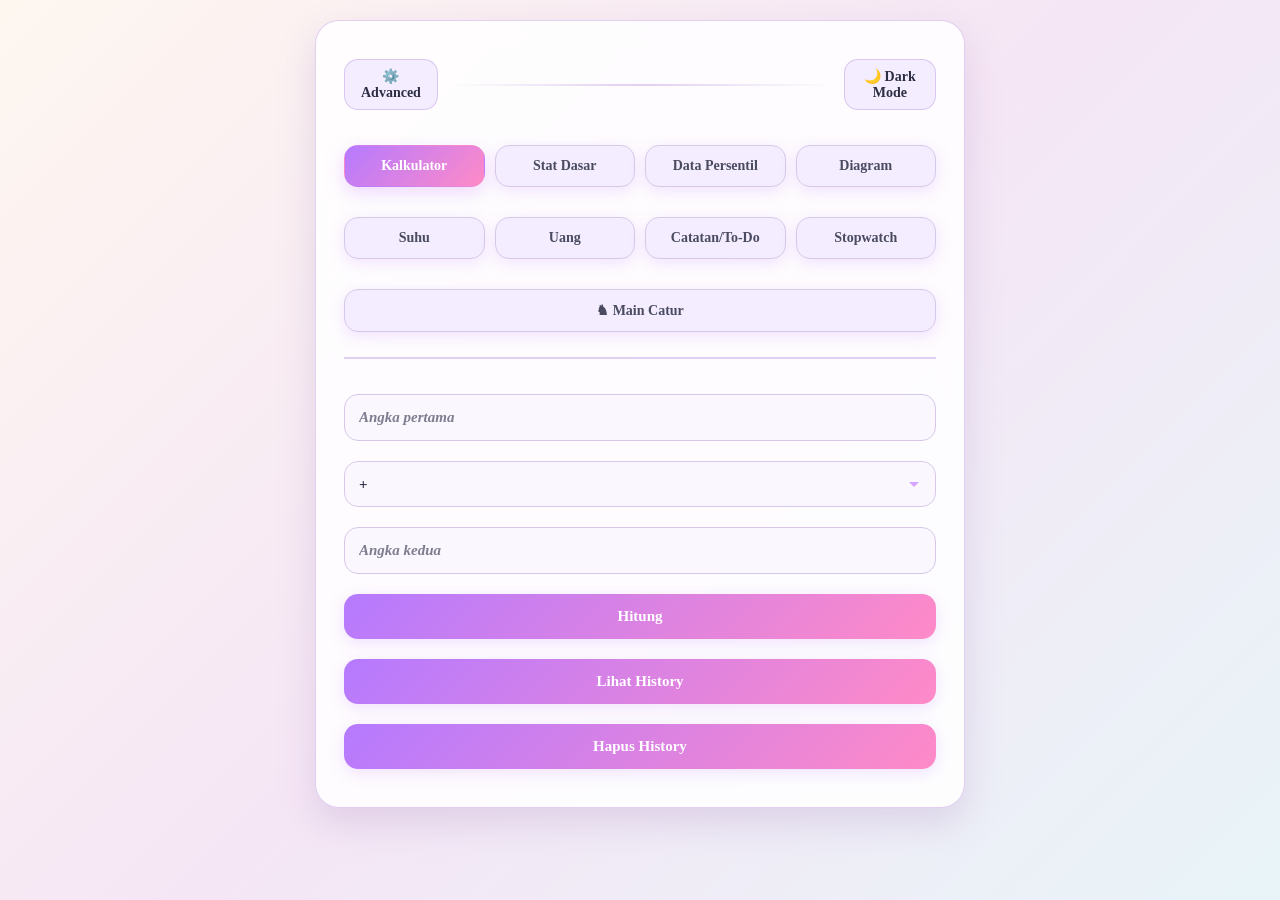
==== index.html @ e5b5f6a2 "Add files via upload" ====
<!DOCTYPE html>
<html lang="id">
<head>
<meta charset="UTF-8">
<title>Multi Tool</title>
<link rel="stylesheet" href="style.css">
</head>
<body>
<div class="app">
  <div class="theme-toggle">
    <div class="left-btns">
      <button onclick="window.location.href='advanced.html'">⚙️ Advanced</button>
    </div>
    <div class="tab-separator"></div>
    <button onclick="toggleTheme()" id="themeBtn">🌙 Dark Mode</button>
  </div>

  <div class="tabs">
    <button class="tab active" onclick="switchTab('kalkulator', event)">Kalkulator</button>
    <button class="tab" onclick="switchTab('statistikDasar', event)">Stat Dasar</button>
    <button class="tab" onclick="switchTab('statistikLanjut', event)">Data Persentil</button>
    <button class="tab" onclick="switchTab('diagram', event)">Diagram</button>


    <button class="tab" onclick="switchTab('suhu', event)">Suhu</button>
    <button class="tab" onclick="switchTab('uang', event)">Uang</button>
    <button class="tab" onclick="switchTab('catatanTodo', event)">Catatan/To-Do</button>
    <button class="tab" onclick="switchTab('stopwatch', event)">Stopwatch</button>
      <button class="tab game-tab" onclick="window.location.href='catur.html'">♞ Main Catur</button>
  </div>

  <!-- KALKULATOR -->
  <div id="kalkulator" class="tab-content active">
    <input type="text" id="angka1" placeholder="Angka pertama">
    <select id="operator">
      <option value="+">+</option>
      <option value="-">-</option>
      <option value="*">×</option>
      <option value="/">÷</option>
      <option value="**">Pangkat</option>
      <option value="sqrt">Akar</option>
      <option value="lingkaran">Lingkaran</option>
      <option value="kubus">Kubus</option>
    </select>
    <input type="text" id="angka2" placeholder="Angka kedua">
    <button onclick="hitung()">Hitung</button>
    <div id="hasil" class="hasil" style="display:none;"></div>
    <button onclick="tampilHistory()">Lihat History</button>
    <button onclick="clearHistory()">Hapus History</button>
    <div id="history" class="hasil" style="display:none;"></div>
  </div>

  <!-- STATISTIK DASAR -->
  <div id="statistikDasar" class="tab-content">
    <input type="text" id="dataDasar" placeholder="Data: 1,2,3,4,5">
    <input type="text" id="labelDasar" placeholder="Label opsional: A,B,C,D,E">
    <button onclick="hitungStatistikDasar()">Hitung</button>
    <div id="hasilStatistikDasar" class="hasil" style="display:none;"></div>
  </div>

  <!-- STATISTIK LANJUT -->
  <div id="statistikLanjut" class="tab-content">
    <input type="text" id="dataStatistik" placeholder="Data: 1,2,3,4,5,6,7,8">
    <input type="text" id="persentilInput" placeholder="Persentil opsional: 10,90">
    <button onclick="hitungStatistikLanjut()">Hitung</button>
    <div id="hasilStatistikLanjut" class="hasil" style="display:none;"></div>
    <div id="langkahStatistik" class="hasil" style="display:none; margin-top:15px;"></div>
  </div>

  <!-- DIAGRAM -->
  <div id="diagram" class="tab-content">
    <input type="text" id="judulDiagram" placeholder="Judul Diagram">
    <input type="text" id="labelData" placeholder="Label: Apel,Jeruk,Mangga">
    <input type="text" id="nilaiData" placeholder="Nilai: 10,15,8">
    <select id="tipeDiagram">
      <option value="bar">Bar Chart</option>
      <option value="pie">Pie Chart</option>
    </select>
    <select id="paletWarna">
      <option value="catppuccin">Catppuccin</option>
      <option value="pastel">Pastel</option>
      <option value="neon">Neon</option>
      <option value="monokrom">Monokrom</option>
      <option value="cyberpunk">Cyberpunk</option>
      <option value="toxico">Toxico</option>
      <option value="sunset">Sunset</option>
      <option value="galaxy">Galaxy</option>
      <option value="candy">Candy</option>
    </select>
    <select id="bgDiagram">
      <option value="gelap">Background Gelap</option>
      <option value="terang">Background Terang</option>
    </select>
    <button onclick="gambarDiagram()">Gambar Diagram</button>
    <div id="chartContainer">
      <canvas id="canvasDiagram" width="380" height="220"></canvas>
    </div>
    <button onclick="exportPNG()">Export PNG</button>
    <button onclick="exportJPG()">Export JPG</button>
  </div>

  <!-- SUHU -->
  <div id="suhu" class="tab-content">
    <input type="text" id="suhuInput" placeholder="Masukkan suhu">
    <select id="suhuFrom">
      <option value="C">Celcius</option>
      <option value="F">Fahrenheit</option>
      <option value="K">Kelvin</option>
    </select>
    <select id="suhuTo">
      <option value="F">Fahrenheit</option>
      <option value="C">Celcius</option>
      <option value="K">Kelvin</option>
    </select>
    <button onclick="konversiSuhu()">Konversi</button>
    <div id="hasilSuhu" class="hasil" style="display:none;"></div>
  </div>

  <!-- UANG -->
  <div id="uang" class="tab-content">
    <input type="text" id="uangInput" placeholder="Jumlah uang">
    <select id="uangFrom">
      <option value="IDR">IDR</option>
      <option value="USD">USD</option>
      <option value="EUR">EUR</option>
      <option value="JPY">JPY</option>
      <option value="SGD">SGD</option>
    </select>
    <select id="uangTo">
      <option value="USD">USD</option>
      <option value="IDR">IDR</option>
      <option value="EUR">EUR</option>
      <option value="JPY">JPY</option>
      <option value="SGD">SGD</option>
    </select>
    <button onclick="konversiUang()">Konversi</button>
    <div id="hasilUang" class="hasil" style="display:none;"></div>
  </div>

  <!-- CATATAN + TO-DO GABUNG -->
  <div id="catatanTodo" class="tab-content">
    <input type="text" id="taskInput" placeholder="Tambah tugas/catatan...">
    <button onclick="addTask()">Tambah</button>
    <ul id="taskList"></ul>

    <hr style="margin:20px 0; border:0; border-top:1px solid #333;">

    <h4>📝 Catatan Panjang</h4>
    <textarea id="noteArea" rows="6" placeholder="Tulis catatan panjang di sini..."></textarea>
    <button onclick="clearNote()">Hapus Catatan</button>
  </div>

  <!-- STOPWATCH -->
  <div id="stopwatch" class="tab-content">
    <div class="stopwatch-display" id="stopwatchDisplay">00:00:00.000</div>
    <div class="stopwatch-controls">
      <button onclick="startStopwatch()">Mulai</button>
      <button onclick="pauseStopwatch()">Jeda</button>
      <button onclick="resetStopwatch()">Reset</button>
      <button onclick="lapStopwatch()">Lap</button>
    </div>
    <div id="lapList"></div>
  </div>

  <!-- SEARCH -->
  <div id="search" class="tab-content">
    <input type="text" id="searchInput" placeholder="Ketik kata kunci..." oninput="doSearch()">
    <div id="searchResults" class="hasil" style="display:none;"></div>
  </div>
</div>
<script src="script.js"></script>
</body>
</html>
---- style.css ----
* {
    box-sizing: border-box;
}

:root {
    --bg-gradient: linear-gradient(135deg, #fef7f0 0%, #f5e6f5 50%, #e8f4f8 100%);
    --card-bg: rgba(255, 255, 255, 0.85);
    --text-color: #2d2d44;
    --text-secondary: #4a4a60;
    --accent-1: #b57aff;
    --accent-2: #ff8ac7;
    --input-bg: #faf7ff;
    --input-border: #d8c8e8;
    --tab-bg: #f3edff;
    --tab-hover: #e8ddff;
    --hasil-bg: #fcf8ff;
    --shadow: rgba(180, 150, 200, 0.3);
    --border-color: rgba(180, 140, 220, 0.4);
    --todo-bg: #f0e8ff;
    --todo-hover: #e8ddff;
    --todo-delete: #ff6b9d;
    --todo-delete-hover: #ff4d87;
}

[data-theme="dark"] {
    --bg-gradient: linear-gradient(135deg, #1a1a2e 0%, #16213e 50%, #0f3460 100%);
    --card-bg: rgba(26, 26, 46, 0.85);
    --text-color: #f0f0ff;
    --text-secondary: #d0d0e8;
    --accent-1: #8aa8ff;
    --accent-2: #ff9fd3;
    --input-bg: rgba(50, 50, 75, 0.7);
    --input-border: rgba(140, 170, 255, 0.4);
    --tab-bg: rgba(60, 60, 85, 0.7);
    --tab-hover: rgba(80, 80, 105, 0.9);
    --hasil-bg: rgba(25, 25, 45, 0.9);
    --shadow: rgba(0, 0, 0, 0.6);
    --border-color: rgba(140, 170, 255, 0.5);
    --todo-bg: rgba(50, 50, 75, 0.6);
    --todo-hover: rgba(70, 70, 95, 0.8);
    --todo-delete: #ff7a9e;
    --todo-delete-hover: #ff5a8a;
}

body {
    font-family: 'Times New Roman', serif;
    font-size: 16px;
    font-weight: 600;
    background: var(--bg-gradient);
    color: var(--text-color);
    padding: 20px;
    margin: 0;
    min-height: 100vh;
    display: flex;
    justify-content: center;
    align-items: flex-start;
    transition: all 0.4s ease;
}

.app {
    width: 100%;
    max-width: 650px;
    background: var(--card-bg);
    backdrop-filter: blur(12px);
    border-radius: 24px;
    padding: 28px;
    box-shadow: 0 15px 35px var(--shadow);
    border: 1px solid var(--border-color);
    transition: all 0.4s ease;
}

.theme-toggle {
    display: flex;
    justify-content: center;
    margin-bottom: 15px;
}

.theme-toggle button {
    width: auto;
    padding: 8px 16px;
    font-size: 14px;
    background: var(--tab-bg);
    color: var(--text-color);
    border: 1px solid var(--border-color);
    box-shadow: none;
}

.theme-toggle button:hover {
    background: var(--tab-hover);
    transform: translateY(-1px);
}

.tabs {
    display: flex;
    flex-wrap: wrap;
    gap: 10px;
    margin-bottom: 25px;
    padding-bottom: 15px;
    border-bottom: 2px solid var(--border-color);
}

.tab {
    flex: 1 1 22%;
    padding: 12px 5px;
    background: var(--tab-bg);
    border: 1px solid var(--input-border);
    border-radius: 14px;
    color: var(--text-secondary);
    cursor: pointer;
    font-size: 14px;
    font-family: 'Times New Roman', serif;
    font-weight: 600;
    transition: all 0.3s ease;
    text-align: center;
}

.tab:hover {
    background: var(--tab-hover);
    transform: translateY(-2px);
}

.tab.active {
    background: linear-gradient(135deg, var(--accent-1) 0%, var(--accent-2) 100%);
    color: white;
    font-weight: bold;
    border-color: transparent;
    box-shadow: 0 6px 18px rgba(212, 165, 255, 0.4);
}

.tab-separator {
    width: 100%;
    height: 2px;
    background: linear-gradient(90deg, transparent, var(--border-color), transparent);
    margin: 10px 0;
}

.tab-content {
    display: none;
    animation: fadeIn 0.4s ease;
}

.tab-content.active {
    display: block;
}

@keyframes fadeIn {
    from {
        opacity: 0;
        transform: translateY(10px);
    }
    to {
        opacity: 1;
        transform: translateY(0);
    }
}

input, select, button, textarea {
    width: 100%;
    padding: 14px;
    margin: 10px 0;
    border: 1px solid var(--input-border);
    border-radius: 14px;
    background: var(--input-bg);
    color: var(--text-color);
    font-size: 15px;
    font-family: 'Times New Roman', serif;
    font-weight: 600;
    transition: all 0.3s ease;
}

input:focus, select:focus, textarea:focus {
    outline: none;
    border-color: var(--accent-1);
    box-shadow: 0 0 0 3px rgba(212, 165, 255, 0.2);
}

button {
    background: linear-gradient(135deg, var(--accent-1) 0%, var(--accent-2) 100%);
    color: white;
    font-weight: bold;
    cursor: pointer;
    border: none;
    box-shadow: 0 4px 15px rgba(212, 165, 255, 0.3);
}

button:hover {
    transform: translateY(-2px);
    box-shadow: 0 6px 20px rgba(212, 165, 255, 0.45);
}

.hasil {
    margin-top: 15px;
    padding: 18px;
    background: var(--hasil-bg);
    border-radius: 14px;
    white-space: pre-wrap;
    font-family: 'Courier New', monospace;
    font-size: 15px;
    font-weight: 600;
    border-left: 4px solid var(--accent-1);
    box-shadow: inset 0 2px 8px rgba(0, 0, 0, 0.1);
}

.error {
    color: #ff7a9e;
    border-left-color: #ff7a9e;
}

.list-item {
    display: flex;
    justify-content: space-between;
    align-items: center;
    padding: 12px 15px;
    margin: 8px 0;
    background: var(--input-bg);
    border-radius: 12px;
    border: 1px solid var(--input-border);
    transition: all 0.2s ease;
}

.list-item:hover {
    transform: translateX(5px);
    box-shadow: 0 3px 10px rgba(212, 165, 255, 0.15);
}

canvas {
    max-width: 100%;
    border-radius: 16px;
    margin-top: 15px;
    box-shadow: 0 8px 20px var(--shadow);
    border: 2px solid var(--input-border);
}

::placeholder {
    color: var(--text-secondary);
    opacity: 0.7;
    font-style: italic;
}

select {
    appearance: none;
    background-image: url("data:image/svg+xml,%3Csvg xmlns='http://www.w3.org/2000/svg' width='12' height='12' viewBox='0 0 12 12'%3E%3Cpath fill='%23d4a5ff' d='M6 9L1 4h10z'/%3E%3C/svg%3E");
    background-repeat: no-repeat;
    background-position: right 15px center;
    padding-right: 40px;
}

/* Scrollbar */
::-webkit-scrollbar {
    width: 10px;
}

::-webkit-scrollbar-track {
    background: var(--input-bg);
    border-radius: 10px;
}

::-webkit-scrollbar-thumb {
    background: linear-gradient(180deg, var(--accent-1), var(--accent-2));
    border-radius: 10px;
}

#chartContainer {
    width: 100%;
    overflow-x: auto;
    overflow-y: auto;
    max-height: 600px;
    border: 1px solid var(--border-color);
    border-radius: 8px;
}

.stopwatch-display {
    font-size: 48px;
    text-align: center;
    font-family: 'Courier New', monospace;
    margin: 20px 0;
    font-weight: bold;
}

.stopwatch-controls {
    display: flex;
    gap: 10px;
}

.stopwatch-controls button {
    flex: 1;
}

mark {
    background: var(--accent-2);
    color: white;
    padding: 2px 4px;
    border-radius: 4px;
}

#searchResults {
    text-align: left;
    line-height: 1.6;
}

/* TO-DO + CATATAN GABUNG - SUPPORT DATA-THEME */
#taskList {
    list-style: none;
    padding: 0;
    margin-top: 12px;
}

#taskList li {
    display: flex;
    justify-content: space-between;
    align-items: center;
    padding: 12px 15px;
    margin: 8px 0;
    background: var(--todo-bg);
    border-radius: 12px;
    border: 1px solid var(--input-border);
    transition: all 0.2s ease;
}

#taskList li:hover {
    background: var(--todo-hover);
    transform: translateX(5px);
}

#taskList li.done span {
    text-decoration: line-through;
    opacity: 0.5;
}

#taskList li span {
    cursor: pointer;
    flex: 1;
    text-align: left;
    word-break: break-word;
    color: var(--text-color);
}

#taskList li button {
    background: var(--todo-delete);
    border: none;
    color: white;
    padding: 6px 12px;
    border-radius: 8px;
    cursor: pointer;
    font-size: 12px;
    margin-left: 10px;
    width: auto;
    box-shadow: none;
}

#taskList li button:hover {
    background: var(--todo-delete-hover);
    transform: scale(1.05);
}

#taskInput {
    width: calc(100% - 90px);
    display: inline-block;
    margin-right: 6px;
}

#catatanTodo button:last-of-type {
    margin-top: 10px;
}

#noteArea {
    width: 100%;
    margin-top: 12px;
    padding: 14px;
    border-radius: 14px;
    border: 1px solid var(--input-border);
    background: var(--input-bg);
    color: var(--text-color);
    resize: vertical;
    font-family: 'Times New Roman', serif;
    font-weight: 600;
    min-height: 120px;
}

#noteArea:focus {
    outline: none;
    border-color: var(--accent-1);
    box-shadow: 0 0 0 3px rgba(212, 165, 255, 0.2);
}

#catatanTodo hr {
    margin: 25px 0;
    border: 0;
    border-top: 2px solid var(--border-color);
}

#catatanTodo h4 {
    margin: 15px 0 10px 0;
    color: var(--accent-1);
    font-size: 18px;
}

@media (max-width: 600px) {
    .tab {
        flex: 1 1 45%;
    }
    .stopwatch-display {
        font-size: 36px;
    }
    #taskInput {
        width: 100%;
        margin-right: 0;
    }
}

#langkahStatistik h4 {
    margin-top: 0;
    color: var(--accent-1);
}
/* CHECKBOX TO-DO */
#taskList li input[type="checkbox"] {
    width: 20px;
    height: 20px;
    margin-right: 12px;
    cursor: pointer;
    accent-color: var(--accent-1);
    flex-shrink: 0;
}

#taskList li.done span {
    text-decoration: line-through;
    opacity: 0.5;
    color: var(--text-secondary);
}

#taskList li span {
    cursor: pointer;
    flex: 1;
    text-align: left;
    word-break: break-word;
    color: var(--text-color);
    user-select: none;
}
.theme-toggle {
    display: flex;
    justify-content: space-between;
    align-items: center;
    margin-bottom: 15px;
    gap: 10px;
}

.theme-toggle .left-btns {
    display: flex;
    gap: 10px;
}

.theme-toggle button {
    width: auto;
    padding: 8px 16px;
    font-size: 14px;
    background: var(--tab-bg);
    color: var(--text-color);
    border: 1px solid var(--border-color);
    border-radius: 14px;
    cursor: pointer;
    box-shadow: none;
    transition: all 0.2s ease;
    font-family: 'Times New Roman', serif;
    font-weight: 600;
}

.theme-toggle button:hover {
    background: var(--tab-hover);
    transform: translateY(-1px);
    border-color: var(--accent-1);
}
/* === MENU GRID + TOMBOL CATUR === */
.menu-grid {
  display: grid;
  grid-template-columns: repeat(auto-fit, minmax(200px, 1fr));
  gap: 15px;
  margin-top: 30px;
}

.menu-btn {
  display: block;
  padding: 20px;
  background: var(--bg-secondary, #fff);
  color: var(--text-primary, #333);
  text-decoration: none;
  border-radius: 12px;
  border: 2px solid var(--border-color, #ddd);
  font-weight: bold;
  font-size: 1.1rem;
  text-align: center;
  transition: 0.2s;
}

.menu-btn:hover {
  transform: translateY(-3px);
  border-color: var(--accent-color, #4CAF50);
  box-shadow: 0 4px 12px rgba(0,0,0,0.1);
}

/* Khusus tombol Catur biar beda warna */
.menu-btn[href="catur.html"] {
  background: linear-gradient(135deg, #4CAF50, #66bb6a);
  color: white;
  border-color: #4CAF50;
}

.menu-btn[href="catur.html"]:hover {
  background: linear-gradient(135deg, #45a049, #5cb85c);
  box-shadow: 0 6px 16px rgba(76, 175, 80, 0.4);
}
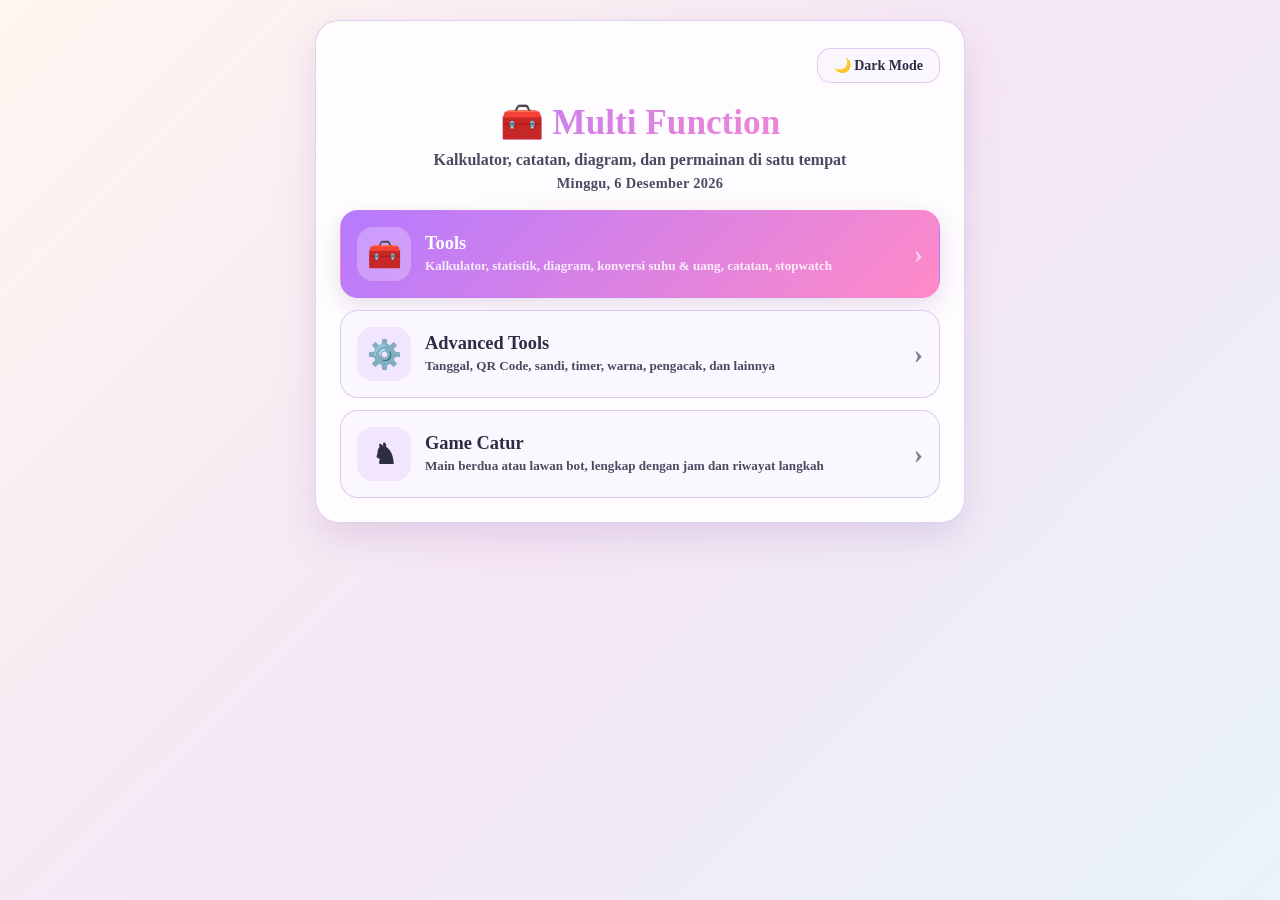
==== commit 0a6814aa: "Add files via upload" ====
--- a/index.html
+++ b/index.html
@@ -2,172 +2,265 @@
 <html lang="id">
 <head>
 <meta charset="UTF-8">
-<title>Multi Tool</title>
-<link rel="stylesheet" href="style.css">
+<meta name="viewport" content="width=device-width, initial-scale=1">
+<link rel="manifest" href="manifest.webmanifest">
+<meta name="theme-color" content="#b57aff">
+<link rel="icon" type="image/png" sizes="48x48" href="icons/favicon-48.png">
+<link rel="apple-touch-icon" href="icons/apple-touch-icon.png">
+<meta name="mobile-web-app-capable" content="yes">
+<meta name="apple-mobile-web-app-capable" content="yes">
+<meta name="apple-mobile-web-app-title" content="Multi Tool">
+<title>Multi Function</title>
+<link rel="stylesheet" href="style.css?v=5">
 </head>
 <body>
 <div class="app">
+
+  <!-- Bilah atas: tombol kembali (hanya di dalam Tools) dan tema -->
   <div class="theme-toggle">
-    <div class="left-btns">
-      <button onclick="window.location.href='advanced.html'">⚙️ Advanced</button>
-    </div>
-    <div class="tab-separator"></div>
+    <button id="backHome" class="hidden" onclick="keBeranda()">← Beranda</button>
+    <span class="spacer"></span>
     <button onclick="toggleTheme()" id="themeBtn">🌙 Dark Mode</button>
   </div>
 
-  <div class="tabs">
-    <button class="tab active" onclick="switchTab('kalkulator', event)">Kalkulator</button>
-    <button class="tab" onclick="switchTab('statistikDasar', event)">Stat Dasar</button>
-    <button class="tab" onclick="switchTab('statistikLanjut', event)">Data Persentil</button>
-    <button class="tab" onclick="switchTab('diagram', event)">Diagram</button>
-
-
-    <button class="tab" onclick="switchTab('suhu', event)">Suhu</button>
-    <button class="tab" onclick="switchTab('uang', event)">Uang</button>
-    <button class="tab" onclick="switchTab('catatanTodo', event)">Catatan/To-Do</button>
-    <button class="tab" onclick="switchTab('stopwatch', event)">Stopwatch</button>
-      <button class="tab game-tab" onclick="window.location.href='catur.html'">♞ Main Catur</button>
-  </div>
-
-  <!-- KALKULATOR -->
-  <div id="kalkulator" class="tab-content active">
-    <input type="text" id="angka1" placeholder="Angka pertama">
-    <select id="operator">
-      <option value="+">+</option>
-      <option value="-">-</option>
-      <option value="*">×</option>
-      <option value="/">÷</option>
-      <option value="**">Pangkat</option>
-      <option value="sqrt">Akar</option>
-      <option value="lingkaran">Lingkaran</option>
-      <option value="kubus">Kubus</option>
-    </select>
-    <input type="text" id="angka2" placeholder="Angka kedua">
-    <button onclick="hitung()">Hitung</button>
-    <div id="hasil" class="hasil" style="display:none;"></div>
-    <button onclick="tampilHistory()">Lihat History</button>
-    <button onclick="clearHistory()">Hapus History</button>
-    <div id="history" class="hasil" style="display:none;"></div>
-  </div>
-
-  <!-- STATISTIK DASAR -->
-  <div id="statistikDasar" class="tab-content">
-    <input type="text" id="dataDasar" placeholder="Data: 1,2,3,4,5">
-    <input type="text" id="labelDasar" placeholder="Label opsional: A,B,C,D,E">
-    <button onclick="hitungStatistikDasar()">Hitung</button>
-    <div id="hasilStatistikDasar" class="hasil" style="display:none;"></div>
-  </div>
-
-  <!-- STATISTIK LANJUT -->
-  <div id="statistikLanjut" class="tab-content">
-    <input type="text" id="dataStatistik" placeholder="Data: 1,2,3,4,5,6,7,8">
-    <input type="text" id="persentilInput" placeholder="Persentil opsional: 10,90">
-    <button onclick="hitungStatistikLanjut()">Hitung</button>
-    <div id="hasilStatistikLanjut" class="hasil" style="display:none;"></div>
-    <div id="langkahStatistik" class="hasil" style="display:none; margin-top:15px;"></div>
-  </div>
-
-  <!-- DIAGRAM -->
-  <div id="diagram" class="tab-content">
-    <input type="text" id="judulDiagram" placeholder="Judul Diagram">
-    <input type="text" id="labelData" placeholder="Label: Apel,Jeruk,Mangga">
-    <input type="text" id="nilaiData" placeholder="Nilai: 10,15,8">
-    <select id="tipeDiagram">
-      <option value="bar">Bar Chart</option>
-      <option value="pie">Pie Chart</option>
-    </select>
-    <select id="paletWarna">
-      <option value="catppuccin">Catppuccin</option>
-      <option value="pastel">Pastel</option>
-      <option value="neon">Neon</option>
-      <option value="monokrom">Monokrom</option>
-      <option value="cyberpunk">Cyberpunk</option>
-      <option value="toxico">Toxico</option>
-      <option value="sunset">Sunset</option>
-      <option value="galaxy">Galaxy</option>
-      <option value="candy">Candy</option>
-    </select>
-    <select id="bgDiagram">
-      <option value="gelap">Background Gelap</option>
-      <option value="terang">Background Terang</option>
-    </select>
-    <button onclick="gambarDiagram()">Gambar Diagram</button>
-    <div id="chartContainer">
-      <canvas id="canvasDiagram" width="380" height="220"></canvas>
-    </div>
-    <button onclick="exportPNG()">Export PNG</button>
-    <button onclick="exportJPG()">Export JPG</button>
-  </div>
-
-  <!-- SUHU -->
-  <div id="suhu" class="tab-content">
-    <input type="text" id="suhuInput" placeholder="Masukkan suhu">
-    <select id="suhuFrom">
-      <option value="C">Celcius</option>
-      <option value="F">Fahrenheit</option>
-      <option value="K">Kelvin</option>
-    </select>
-    <select id="suhuTo">
-      <option value="F">Fahrenheit</option>
-      <option value="C">Celcius</option>
-      <option value="K">Kelvin</option>
-    </select>
-    <button onclick="konversiSuhu()">Konversi</button>
-    <div id="hasilSuhu" class="hasil" style="display:none;"></div>
-  </div>
-
-  <!-- UANG -->
-  <div id="uang" class="tab-content">
-    <input type="text" id="uangInput" placeholder="Jumlah uang">
-    <select id="uangFrom">
-      <option value="IDR">IDR</option>
-      <option value="USD">USD</option>
-      <option value="EUR">EUR</option>
-      <option value="JPY">JPY</option>
-      <option value="SGD">SGD</option>
-    </select>
-    <select id="uangTo">
-      <option value="USD">USD</option>
-      <option value="IDR">IDR</option>
-      <option value="EUR">EUR</option>
-      <option value="JPY">JPY</option>
-      <option value="SGD">SGD</option>
-    </select>
-    <button onclick="konversiUang()">Konversi</button>
-    <div id="hasilUang" class="hasil" style="display:none;"></div>
-  </div>
-
-  <!-- CATATAN + TO-DO GABUNG -->
-  <div id="catatanTodo" class="tab-content">
-    <input type="text" id="taskInput" placeholder="Tambah tugas/catatan...">
-    <button onclick="addTask()">Tambah</button>
-    <ul id="taskList"></ul>
-
-    <hr style="margin:20px 0; border:0; border-top:1px solid #333;">
-
-    <h4>📝 Catatan Panjang</h4>
-    <textarea id="noteArea" rows="6" placeholder="Tulis catatan panjang di sini..."></textarea>
-    <button onclick="clearNote()">Hapus Catatan</button>
-  </div>
-
-  <!-- STOPWATCH -->
-  <div id="stopwatch" class="tab-content">
-    <div class="stopwatch-display" id="stopwatchDisplay">00:00:00.000</div>
-    <div class="stopwatch-controls">
-      <button onclick="startStopwatch()">Mulai</button>
-      <button onclick="pauseStopwatch()">Jeda</button>
-      <button onclick="resetStopwatch()">Reset</button>
-      <button onclick="lapStopwatch()">Lap</button>
-    </div>
-    <div id="lapList"></div>
-  </div>
-
-  <!-- SEARCH -->
-  <div id="search" class="tab-content">
-    <input type="text" id="searchInput" placeholder="Ketik kata kunci..." oninput="doSearch()">
-    <div id="searchResults" class="hasil" style="display:none;"></div>
-  </div>
+  <!-- ==================== LAYAR UTAMA ==================== -->
+  <section id="viewHome">
+    <h1><span class="t-ico">🧰</span> Multi Function</h1>
+    <p class="sub">Kalkulator, catatan, diagram, dan permainan di satu tempat</p>
+    <p class="tanggal" id="homeTanggal"></p>
+
+    <div class="home-grid">
+      <a class="home-card utama" href="#tools">
+        <span class="hc-ico">🧰</span>
+        <span class="hc-teks"><b>Tools</b><small>Kalkulator, statistik, diagram, konversi suhu & uang, catatan, stopwatch</small></span>
+        <span class="hc-panah">›</span>
+      </a>
+      <a class="home-card" href="advanced.html">
+        <span class="hc-ico">⚙️</span>
+        <span class="hc-teks"><b>Advanced Tools</b><small>Tanggal, QR Code, sandi, timer, warna, pengacak, dan lainnya</small></span>
+        <span class="hc-panah">›</span>
+      </a>
+      <a class="home-card" href="catur.html">
+        <span class="hc-ico">♞</span>
+        <span class="hc-teks"><b>Game Catur</b><small>Main berdua atau lawan bot, lengkap dengan jam dan riwayat langkah</small></span>
+        <span class="hc-panah">›</span>
+      </a>
+    </div>
+
+    <div id="pasangApp" class="pasang hidden">
+      <span class="pasang-ico">📲</span>
+      <div class="pasang-teks"><b>Pasang di layar utama</b><small id="pasangKet">Buka lebih cepat seperti aplikasi, dan tetap bisa dipakai tanpa internet.</small></div>
+      <div class="pasang-aksi">
+        <button class="btn-accent" id="pasangTombol">Pasang</button>
+        <button class="btn-soft" id="pasangNanti">Nanti</button>
+      </div>
+    </div>
+
+    <div id="homeInfo" class="home-info hidden"></div>
+  </section>
+
+  <!-- ==================== DAFTAR & ISI TOOLS ==================== -->
+  <section id="viewTools" class="hidden">
+    <div id="toolsHome">
+      <h2><span class="t-ico">🧰</span> Tools</h2>
+      <input type="search" id="toolFilter" placeholder="Cari tool… (mis. suhu, catatan)" oninput="filterTools()" aria-label="Cari tool">
+      <div id="toolGrid" class="tool-grid"></div>
+      <p id="toolEmpty" class="empty hidden">Tool tidak ditemukan</p>
+    </div>
+
+    <div id="toolView" class="hidden">
+      <div class="tool-head">
+        <button class="back-btn" onclick="keDaftarTools()">← Semua tools</button>
+        <h2 id="toolTitle"></h2>
+      </div>
+
+      <!-- KALKULATOR -->
+      <div id="kalkulator" class="tool-panel hidden"><div class="tool-box">
+        <label class="lbl" for="angka1">Angka pertama</label>
+        <input type="text" id="angka1" placeholder="mis. 12, 3/4, 2 1/2, ½" inputmode="decimal" autocomplete="off">
+        <label class="lbl" for="operator">Operasi</label>
+        <select id="operator">
+          <option value="+">+ (tambah)</option>
+          <option value="-">- (kurang)</option>
+          <option value="*">× (kali)</option>
+          <option value="/">÷ (bagi)</option>
+          <option value="**">Pangkat</option>
+          <option value="sqrt">Akar kuadrat</option>
+          <option value="lingkaran">Lingkaran (jari-jari)</option>
+          <option value="kubus">Kubus (sisi)</option>
+        </select>
+        <div id="angka2Wrap">
+          <label class="lbl" for="angka2">Angka kedua</label>
+          <input type="text" id="angka2" placeholder="Angka kedua" inputmode="decimal" autocomplete="off">
+        </div>
+        <button class="btn-accent" onclick="hitung()">Hitung</button>
+        <div id="hasil" class="hasil" style="display:none;"></div>
+        <div class="two">
+          <button class="btn-soft" onclick="tampilHistory()">Lihat history</button>
+          <button class="btn-soft" onclick="clearHistory()">Hapus history</button>
+        </div>
+        <div id="history" class="hasil" style="display:none;"></div>
+      </div></div>
+
+      <!-- STATISTIK DASAR -->
+      <div id="statistikDasar" class="tool-panel hidden"><div class="tool-box">
+        <label class="lbl" for="dataDasar">Data (pisahkan dengan koma)</label>
+        <input type="text" id="dataDasar" placeholder="1,2,3,4,5" autocomplete="off">
+        <label class="lbl" for="labelDasar">Label (opsional)</label>
+        <input type="text" id="labelDasar" placeholder="A,B,C,D,E" autocomplete="off">
+        <button class="btn-accent" onclick="hitungStatistikDasar()">Hitung</button>
+        <div id="hasilStatistikDasar" class="hasil" style="display:none;"></div>
+      </div></div>
+
+      <!-- STATISTIK LANJUT -->
+      <div id="statistikLanjut" class="tool-panel hidden"><div class="tool-box">
+        <label class="lbl" for="dataStatistik">Data (pisahkan dengan koma)</label>
+        <input type="text" id="dataStatistik" placeholder="1,2,3,4,5,6,7,8" autocomplete="off">
+        <label class="lbl" for="persentilInput">Persentil (opsional)</label>
+        <input type="text" id="persentilInput" placeholder="10,90" autocomplete="off">
+        <button class="btn-accent" onclick="hitungStatistikLanjut()">Hitung</button>
+        <div id="hasilStatistikLanjut" class="hasil" style="display:none;"></div>
+        <div id="langkahStatistik" class="hasil" style="display:none; margin-top:15px;"></div>
+      </div></div>
+
+      <!-- DIAGRAM -->
+      <div id="diagram" class="tool-panel hidden"><div class="tool-box">
+        <label class="lbl" for="judulDiagram">Judul</label>
+        <input type="text" id="judulDiagram" placeholder="Judul diagram" autocomplete="off">
+        <label class="lbl" for="labelData">Label (pisahkan dengan koma)</label>
+        <input type="text" id="labelData" placeholder="Apel,Jeruk,Mangga" autocomplete="off">
+        <label class="lbl" for="nilaiData">Nilai (pisahkan dengan koma)</label>
+        <input type="text" id="nilaiData" placeholder="10,15,8" autocomplete="off">
+        <div class="two">
+          <div><label class="lbl" for="tipeDiagram">Jenis</label>
+            <select id="tipeDiagram">
+              <option value="bar">Bar Chart</option>
+              <option value="line">Line Chart</option>
+              <option value="pie">Pie Chart</option>
+              <option value="donut">Donut Chart</option>
+            </select></div>
+          <div><label class="lbl" for="urutData">Urutan</label>
+            <select id="urutData">
+              <option value="asli">Sesuai input</option>
+              <option value="desc">Terbesar → terkecil</option>
+              <option value="asc">Terkecil → terbesar</option>
+              <option value="az">Label A–Z</option>
+            </select></div>
+          <div><label class="lbl" for="paletWarna">Warna</label>
+            <select id="paletWarna">
+              <option value="catppuccin">Catppuccin</option>
+              <option value="pastel">Pastel</option>
+              <option value="neon">Neon</option>
+              <option value="monokrom">Monokrom</option>
+              <option value="cyberpunk">Cyberpunk</option>
+              <option value="toxico">Toxico</option>
+              <option value="sunset">Sunset</option>
+              <option value="galaxy">Galaxy</option>
+              <option value="candy">Candy</option>
+            </select></div>
+          <div><label class="lbl" for="bgDiagram">Latar</label>
+            <select id="bgDiagram">
+              <option value="gelap">Gelap</option>
+              <option value="terang">Terang</option>
+            </select></div>
+        </div>
+        <div class="two">
+          <button class="btn-accent" onclick="gambarDiagram()">Gambar diagram</button>
+          <button class="btn-soft" onclick="isiContohDiagram()">Isi contoh data</button>
+        </div>
+        <div id="chartContainer">
+          <canvas id="canvasDiagram" width="380" height="220" role="img" aria-label="Diagram belum digambar"></canvas>
+        </div>
+        <div class="three btn-baris">
+          <button class="btn-soft" onclick="exportPNG()">⬇ PNG</button>
+          <button class="btn-soft" onclick="exportJPG()">⬇ JPG</button>
+          <button class="btn-soft" onclick="salinGambar()">📋 Salin</button>
+        </div>
+        <div id="diagramStatus" role="status" aria-live="polite"></div>
+      </div></div>
+
+      <!-- SUHU -->
+      <div id="suhu" class="tool-panel hidden"><div class="tool-box">
+        <label class="lbl" for="suhuInput">Suhu</label>
+        <input type="text" id="suhuInput" placeholder="Masukkan suhu" inputmode="decimal" autocomplete="off">
+        <div class="swap-row">
+          <div class="grow"><label class="lbl" for="suhuFrom">Dari</label>
+            <select id="suhuFrom">
+              <option value="C">Celcius</option>
+              <option value="F">Fahrenheit</option>
+              <option value="K">Kelvin</option>
+            </select></div>
+          <button class="icon-btn" onclick="tukarSuhu()" aria-label="Tukar satuan" title="Tukar">⇄</button>
+          <div class="grow"><label class="lbl" for="suhuTo">Ke</label>
+            <select id="suhuTo">
+              <option value="F">Fahrenheit</option>
+              <option value="C">Celcius</option>
+              <option value="K">Kelvin</option>
+            </select></div>
+        </div>
+        <button class="btn-accent" onclick="konversiSuhu()">Konversi</button>
+        <div id="hasilSuhu" class="hasil" style="display:none;"></div>
+      </div></div>
+
+      <!-- UANG -->
+      <div id="uang" class="tool-panel hidden"><div class="tool-box">
+        <label class="lbl" for="uangInput">Jumlah uang</label>
+        <input type="text" id="uangInput" placeholder="Jumlah uang" inputmode="decimal" autocomplete="off">
+        <div class="swap-row">
+          <div class="grow"><label class="lbl" for="uangFrom">Dari</label>
+            <select id="uangFrom">
+              <option value="IDR">IDR</option>
+              <option value="USD">USD</option>
+              <option value="EUR">EUR</option>
+              <option value="JPY">JPY</option>
+              <option value="SGD">SGD</option>
+            </select></div>
+          <button class="icon-btn" onclick="tukarUang()" aria-label="Tukar mata uang" title="Tukar">⇄</button>
+          <div class="grow"><label class="lbl" for="uangTo">Ke</label>
+            <select id="uangTo">
+              <option value="USD">USD</option>
+              <option value="IDR">IDR</option>
+              <option value="EUR">EUR</option>
+              <option value="JPY">JPY</option>
+              <option value="SGD">SGD</option>
+            </select></div>
+        </div>
+        <button class="btn-accent" onclick="konversiUang()">Konversi</button>
+        <div id="hasilUang" class="hasil" style="display:none;"></div>
+        <p class="catatan-kecil">Kurs di sini perkiraan tetap, bukan kurs real-time. Untuk transaksi, cek kurs resmi.</p>
+      </div></div>
+
+      <!-- CATATAN + TO-DO -->
+      <div id="catatanTodo" class="tool-panel hidden"><div class="tool-box">
+        <label class="lbl" for="taskInput">Tugas baru</label>
+        <div class="tambah-baris">
+          <input type="text" id="taskInput" placeholder="Tambah tugas/catatan..." autocomplete="off">
+          <button class="btn-accent" onclick="addTask()">Tambah</button>
+        </div>
+        <div id="taskInfo" class="task-info"></div>
+        <ul id="taskList"></ul>
+
+        <label class="lbl" for="noteArea">📝 Catatan panjang <span id="noteStatus" class="note-status"></span></label>
+        <textarea id="noteArea" rows="6" placeholder="Tulis catatan panjang di sini… (tersimpan otomatis)"></textarea>
+        <button class="btn-soft" onclick="clearNote()">Hapus catatan</button>
+      </div></div>
+
+      <!-- STOPWATCH -->
+      <div id="stopwatch" class="tool-panel hidden"><div class="tool-box">
+        <div class="stopwatch-display" id="stopwatchDisplay">00:00:00.000</div>
+        <div class="stopwatch-controls">
+          <button class="btn-accent" onclick="startStopwatch()">Mulai</button>
+          <button class="btn-soft" onclick="pauseStopwatch()">Jeda</button>
+          <button class="btn-soft" onclick="resetStopwatch()">Reset</button>
+          <button class="btn-soft" onclick="lapStopwatch()">Lap</button>
+        </div>
+        <div id="lapList"></div>
+      </div></div>
+    </div>
+  </section>
+
 </div>
-<script src="script.js"></script>
+<script src="script.js?v=5"></script>
+<script src="pwa.js?v=1"></script>
 </body>
-</html>+</html>
--- a/style.css
+++ b/style.css
@@ -1,6 +1,11 @@
-* {
-    box-sizing: border-box;
-}
+/* ==========================================================================
+   MULTI TOOL — halaman utama
+   Urutan: 1 Dasar  2 Layar utama  3 Daftar tool  4 Komponen  5 Isi tool (hasil, to-do, stopwatch, diagram)
+   Gaya dan warna sama dengan halaman Advanced supaya terasa satu aplikasi.
+   ========================================================================== */
+
+/* ===== 1. DASAR ===== */
+* { box-sizing: border-box; }
 
 :root {
     --bg-gradient: linear-gradient(135deg, #fef7f0 0%, #f5e6f5 50%, #e8f4f8 100%);
@@ -11,15 +16,11 @@
     --accent-2: #ff8ac7;
     --input-bg: #faf7ff;
     --input-border: #d8c8e8;
-    --tab-bg: #f3edff;
-    --tab-hover: #e8ddff;
     --hasil-bg: #fcf8ff;
     --shadow: rgba(180, 150, 200, 0.3);
     --border-color: rgba(180, 140, 220, 0.4);
-    --todo-bg: #f0e8ff;
-    --todo-hover: #e8ddff;
     --todo-delete: #ff6b9d;
-    --todo-delete-hover: #ff4d87;
+    --bad: #d93a2f;
 }
 
 [data-theme="dark"] {
@@ -31,15 +32,11 @@
     --accent-2: #ff9fd3;
     --input-bg: rgba(50, 50, 75, 0.7);
     --input-border: rgba(140, 170, 255, 0.4);
-    --tab-bg: rgba(60, 60, 85, 0.7);
-    --tab-hover: rgba(80, 80, 105, 0.9);
     --hasil-bg: rgba(25, 25, 45, 0.9);
     --shadow: rgba(0, 0, 0, 0.6);
     --border-color: rgba(140, 170, 255, 0.5);
-    --todo-bg: rgba(50, 50, 75, 0.6);
-    --todo-hover: rgba(70, 70, 95, 0.8);
     --todo-delete: #ff7a9e;
-    --todo-delete-hover: #ff5a8a;
+    --bad: #ff7a70;
 }
 
 body {
@@ -47,6 +44,7 @@
     font-size: 16px;
     font-weight: 600;
     background: var(--bg-gradient);
+    background-attachment: fixed;
     color: var(--text-color);
     padding: 20px;
     margin: 0;
@@ -54,7 +52,7 @@
     display: flex;
     justify-content: center;
     align-items: flex-start;
-    transition: all 0.4s ease;
+    transition: background 0.4s ease, color 0.4s ease;
 }
 
 .app {
@@ -63,134 +61,233 @@
     background: var(--card-bg);
     backdrop-filter: blur(12px);
     border-radius: 24px;
-    padding: 28px;
+    padding: 24px;
     box-shadow: 0 15px 35px var(--shadow);
     border: 1px solid var(--border-color);
-    transition: all 0.4s ease;
-}
-
-.theme-toggle {
-    display: flex;
-    justify-content: center;
-    margin-bottom: 15px;
-}
-
+    overflow-x: hidden;
+}
+
+h1, h2, h3 {
+    text-align: center;
+    margin: 0 0 12px;
+    background: linear-gradient(135deg, var(--accent-1), var(--accent-2));
+    -webkit-background-clip: text;
+    background-clip: text;
+    -webkit-text-fill-color: transparent;
+}
+h1 { font-size: 2.2rem; }
+h2 { font-size: 1.35rem; }
+.t-ico { -webkit-text-fill-color: initial; }   /* emoji tidak ikut gradasi teks */
+
+.hidden { display: none !important; }
+.sub { text-align: center; color: var(--text-secondary); margin: -4px 0 6px; }
+.empty { text-align: center; color: var(--text-secondary); padding: 18px 0; }
+mark { background: var(--accent-2); color: white; padding: 2px 4px; border-radius: 4px; }
+::placeholder { color: var(--text-secondary); opacity: 0.7; font-style: italic; }
+::-webkit-scrollbar { width: 8px; height: 8px; }
+::-webkit-scrollbar-thumb { background: var(--accent-1); border-radius: 8px; }
+
+/* bilah atas */
+.theme-toggle { display: flex; align-items: center; gap: 10px; margin-bottom: 16px; min-height: 40px; }
+.theme-toggle .spacer { flex: 1; }
 .theme-toggle button {
-    width: auto;
     padding: 8px 16px;
     font-size: 14px;
-    background: var(--tab-bg);
-    color: var(--text-color);
-    border: 1px solid var(--border-color);
-    box-shadow: none;
-}
-
-.theme-toggle button:hover {
-    background: var(--tab-hover);
-    transform: translateY(-1px);
-}
-
-.tabs {
-    display: flex;
-    flex-wrap: wrap;
+    background: var(--input-bg);
+    color: var(--text-color);
+    border: 1px solid var(--border-color);
+    border-radius: 14px;
+    cursor: pointer;
+    font-family: inherit;
+    font-weight: 600;
+    white-space: nowrap;
+}
+.theme-toggle button:hover { border-color: var(--accent-1); }
+
+/* ===== 2. LAYAR UTAMA ===== */
+.tanggal { text-align: center; margin: 0 0 18px; font-size: 0.9rem; color: var(--text-secondary); letter-spacing: 0.3px; }
+
+.home-grid { display: grid; gap: 12px; }
+.home-card {
+    display: flex;
+    align-items: center;
+    gap: 14px;
+    padding: 16px;
+    border: 1px solid var(--border-color);
+    border-radius: 18px;
+    background: var(--input-bg);
+    color: var(--text-color);
+    text-decoration: none;
+    transition: transform 0.15s, border-color 0.15s, box-shadow 0.15s;
+    -webkit-tap-highlight-color: transparent;
+}
+.home-card:hover { transform: translateY(-2px); border-color: var(--accent-1); box-shadow: 0 8px 20px var(--shadow); }
+.home-card:active { transform: none; }
+.home-card.utama {
+    background: linear-gradient(135deg, var(--accent-1), var(--accent-2));
+    border-color: transparent;
+    color: #fff;
+    box-shadow: 0 8px 22px var(--shadow);
+}
+.hc-ico {
+    flex: none;
+    width: 54px;
+    height: 54px;
+    display: flex;
+    align-items: center;
+    justify-content: center;
+    font-size: 28px;
+    border-radius: 16px;
+    background: rgba(181, 122, 255, 0.14);
+}
+.home-card.utama .hc-ico { background: rgba(255, 255, 255, 0.25); }
+.hc-teks { flex: 1; min-width: 0; display: flex; flex-direction: column; gap: 3px; }
+.hc-teks b { font-size: 1.15rem; }
+.hc-teks small { font-size: 0.82rem; line-height: 1.4; opacity: 0.85; font-weight: 600; }
+.hc-panah { flex: none; font-size: 28px; opacity: 0.6; line-height: 1; }
+
+.home-info { margin-top: 18px; padding-top: 14px; border-top: 1px solid var(--border-color); }
+.home-info h3 { font-size: 1rem; text-align: left; margin-bottom: 8px; }
+.info-baris {
+    display: flex;
+    align-items: center;
     gap: 10px;
-    margin-bottom: 25px;
-    padding-bottom: 15px;
-    border-bottom: 2px solid var(--border-color);
-}
-
-.tab {
-    flex: 1 1 22%;
-    padding: 12px 5px;
-    background: var(--tab-bg);
+    padding: 11px 14px;
+    margin-top: 8px;
+    border: 1px solid var(--border-color);
+    border-radius: 14px;
+    background: var(--input-bg);
+    color: var(--text-color);
+    text-decoration: none;
+    font-size: 0.95rem;
+}
+.info-baris:hover { border-color: var(--accent-1); }
+.info-baris .ib-teks { flex: 1; min-width: 0; }
+.info-baris .ib-aksi { color: var(--accent-1); font-weight: 700; white-space: nowrap; }
+
+/* ===== 3. DAFTAR TOOL ===== */
+.tool-grid { display: grid; grid-template-columns: repeat(2, 1fr); gap: 12px; margin-top: 4px; }
+.tool-card {
+    display: flex;
+    flex-direction: column;
+    align-items: flex-start;
+    gap: 4px;
+    padding: 14px;
+    text-align: left;
+    border: 1px solid var(--border-color);
+    border-radius: 16px;
+    background: var(--input-bg);
+    color: var(--text-color);
+    cursor: pointer;
+    font-family: inherit;
+    transition: transform 0.15s, border-color 0.15s, box-shadow 0.15s;
+    -webkit-tap-highlight-color: transparent;
+}
+.tool-card:hover { transform: translateY(-2px); border-color: var(--accent-1); box-shadow: 0 6px 16px var(--shadow); }
+.tool-card:active { transform: none; }
+.tool-card .ico { font-size: 26px; line-height: 1.1; }
+.tool-card .nama { font-size: 16px; font-weight: 700; }
+.tool-card .desk { font-size: 12.5px; font-weight: 600; color: var(--text-secondary); line-height: 1.35; }
+
+.tool-head { display: flex; align-items: center; gap: 10px; margin-bottom: 14px; }
+.tool-head h2 { flex: 1; margin: 0; text-align: right; }
+.back-btn {
+    padding: 9px 14px;
+    border: 1px solid var(--border-color);
+    border-radius: 12px;
+    background: var(--input-bg);
+    color: var(--text-color);
+    font-family: inherit;
+    font-size: 14px;
+    font-weight: 700;
+    cursor: pointer;
+    white-space: nowrap;
+}
+.back-btn:hover { border-color: var(--accent-1); }
+
+.tool-panel { animation: fadeIn 0.25s; }
+@keyframes fadeIn { from { opacity: 0; transform: translateY(8px); } to { opacity: 1; transform: none; } }
+.tool-box { padding: 16px; border: 1px solid var(--border-color); border-radius: 16px; background: var(--card-bg); }
+
+/* ===== 4. KOMPONEN ===== */
+input, select, textarea {
+    width: 100%;
+    padding: 12px 14px;
+    margin: 6px 0 10px;
     border: 1px solid var(--input-border);
     border-radius: 14px;
-    color: var(--text-secondary);
-    cursor: pointer;
-    font-size: 14px;
+    background: var(--input-bg);
+    color: var(--text-color);
+    font-size: 16px;                 /* 16px mencegah browser HP memperbesar layar saat fokus */
     font-family: 'Times New Roman', serif;
     font-weight: 600;
-    transition: all 0.3s ease;
-    text-align: center;
-}
-
-.tab:hover {
-    background: var(--tab-hover);
-    transform: translateY(-2px);
-}
-
-.tab.active {
-    background: linear-gradient(135deg, var(--accent-1) 0%, var(--accent-2) 100%);
-    color: white;
-    font-weight: bold;
-    border-color: transparent;
-    box-shadow: 0 6px 18px rgba(212, 165, 255, 0.4);
-}
-
-.tab-separator {
-    width: 100%;
-    height: 2px;
-    background: linear-gradient(90deg, transparent, var(--border-color), transparent);
-    margin: 10px 0;
-}
-
-.tab-content {
-    display: none;
-    animation: fadeIn 0.4s ease;
-}
-
-.tab-content.active {
-    display: block;
-}
-
-@keyframes fadeIn {
-    from {
-        opacity: 0;
-        transform: translateY(10px);
-    }
-    to {
-        opacity: 1;
-        transform: translateY(0);
-    }
-}
-
-input, select, button, textarea {
-    width: 100%;
-    padding: 14px;
-    margin: 10px 0;
-    border: 1px solid var(--input-border);
-    border-radius: 14px;
-    background: var(--input-bg);
-    color: var(--text-color);
-    font-size: 15px;
-    font-family: 'Times New Roman', serif;
-    font-weight: 600;
-    transition: all 0.3s ease;
-}
-
+}
+textarea { resize: vertical; min-height: 90px; }
 input:focus, select:focus, textarea:focus {
     outline: none;
     border-color: var(--accent-1);
-    box-shadow: 0 0 0 3px rgba(212, 165, 255, 0.2);
-}
-
-button {
-    background: linear-gradient(135deg, var(--accent-1) 0%, var(--accent-2) 100%);
-    color: white;
-    font-weight: bold;
-    cursor: pointer;
+    box-shadow: 0 0 0 3px rgba(212, 165, 255, 0.25);
+}
+input[type="checkbox"] { width: 20px; height: 20px; margin: 0; accent-color: var(--accent-1); flex: none; cursor: pointer; }
+input[type="search"] { -webkit-appearance: none; appearance: none; }
+.lbl { display: block; font-size: 0.85rem; color: var(--text-secondary); margin: 4px 0 0; }
+
+.two, .three { display: grid; gap: 10px; align-items: start; }
+.two { grid-template-columns: 1fr 1fr; }
+.three { grid-template-columns: 1fr 1fr 1fr; }
+.two > div, .three > div { min-width: 0; }
+.tool-box .two:has(select) { margin-bottom: 0; }
+.grow { flex: 1; min-width: 0; }
+
+.btn-accent, .btn-soft {
+    display: block;
+    width: 100%;
+    padding: 13px;
+    margin-top: 8px;
+    border-radius: 14px;
+    font-family: inherit;
+    font-size: 16px;
+    font-weight: 700;
+    cursor: pointer;
+    -webkit-tap-highlight-color: transparent;
+}
+.btn-accent {
     border: none;
-    box-shadow: 0 4px 15px rgba(212, 165, 255, 0.3);
-}
-
-button:hover {
-    transform: translateY(-2px);
-    box-shadow: 0 6px 20px rgba(212, 165, 255, 0.45);
-}
-
+    background: linear-gradient(135deg, var(--accent-1), var(--accent-2));
+    color: #fff;
+    box-shadow: 0 4px 12px var(--shadow);
+    transition: transform 0.15s, box-shadow 0.15s;
+}
+.btn-accent:hover { transform: translateY(-2px); box-shadow: 0 6px 18px var(--shadow); }
+.btn-accent:active { transform: none; }
+.btn-soft { border: 1px solid var(--border-color); background: var(--input-bg); color: var(--text-color); font-size: 15px; }
+.btn-soft:hover { border-color: var(--accent-1); }
+.two > .btn-accent, .two > .btn-soft, .three > .btn-soft { margin-top: 8px; }
+.btn-baris { margin-top: 4px; }
+.btn-baris .btn-soft { padding: 11px 4px; font-size: 14px; }
+
+.swap-row { display: flex; align-items: flex-end; gap: 8px; margin-bottom: 4px; }
+.icon-btn {
+    flex: none;
+    width: 44px;
+    height: 48px;
+    margin-bottom: 10px;
+    border: 1px solid var(--border-color);
+    border-radius: 12px;
+    background: var(--input-bg);
+    color: var(--accent-1);
+    font-size: 20px;
+    font-weight: 700;
+    cursor: pointer;
+}
+.icon-btn:hover { border-color: var(--accent-1); }
+
+.catatan-kecil { margin: 12px 0 0; font-size: 0.82rem; line-height: 1.45; color: var(--text-secondary); }
+
+/* ===== 5. ISI TOOL ===== */
 .hasil {
-    margin-top: 15px;
-    padding: 18px;
+    margin-top: 14px;
+    padding: 16px;
     background: var(--hasil-bg);
     border-radius: 14px;
     white-space: pre-wrap;
@@ -198,313 +295,109 @@
     font-size: 15px;
     font-weight: 600;
     border-left: 4px solid var(--accent-1);
-    box-shadow: inset 0 2px 8px rgba(0, 0, 0, 0.1);
-}
-
-.error {
-    color: #ff7a9e;
-    border-left-color: #ff7a9e;
-}
-
+    overflow-wrap: anywhere;
+}
+.error { color: var(--todo-delete); border-left-color: var(--todo-delete); }
 .list-item {
     display: flex;
     justify-content: space-between;
     align-items: center;
-    padding: 12px 15px;
+    padding: 10px 14px;
     margin: 8px 0;
     background: var(--input-bg);
     border-radius: 12px;
     border: 1px solid var(--input-border);
-    transition: all 0.2s ease;
-}
-
-.list-item:hover {
-    transform: translateX(5px);
-    box-shadow: 0 3px 10px rgba(212, 165, 255, 0.15);
-}
-
-canvas {
-    max-width: 100%;
-    border-radius: 16px;
-    margin-top: 15px;
-    box-shadow: 0 8px 20px var(--shadow);
-    border: 2px solid var(--input-border);
-}
-
-::placeholder {
-    color: var(--text-secondary);
-    opacity: 0.7;
-    font-style: italic;
-}
-
-select {
-    appearance: none;
-    background-image: url("data:image/svg+xml,%3Csvg xmlns='http://www.w3.org/2000/svg' width='12' height='12' viewBox='0 0 12 12'%3E%3Cpath fill='%23d4a5ff' d='M6 9L1 4h10z'/%3E%3C/svg%3E");
-    background-repeat: no-repeat;
-    background-position: right 15px center;
-    padding-right: 40px;
-}
-
-/* Scrollbar */
-::-webkit-scrollbar {
-    width: 10px;
-}
-
-::-webkit-scrollbar-track {
-    background: var(--input-bg);
+}
+#langkahStatistik h4 { margin-top: 0; color: var(--accent-1); }
+
+/* catatan & to-do */
+.tambah-baris { display: flex; gap: 8px; align-items: flex-start; }
+.tambah-baris input { flex: 1; min-width: 0; }
+.tambah-baris .btn-accent { width: auto; margin-top: 6px; padding: 12px 18px; }
+.task-info { min-height: 1.3em; margin: 0 0 6px; font-size: 0.88rem; color: var(--text-secondary); }
+#taskList { list-style: none; margin: 0 0 16px; padding: 0; }
+#taskList li {
+    display: flex;
+    align-items: center;
+    gap: 12px;
+    padding: 11px 12px;
+    margin-bottom: 8px;
+    background: var(--input-bg);
+    border: 1px solid var(--input-border);
+    border-radius: 12px;
+}
+#taskList li span { flex: 1; min-width: 0; overflow-wrap: anywhere; cursor: pointer; }
+#taskList li.done span { text-decoration: line-through; opacity: 0.55; }
+#taskList li button {
+    flex: none;
+    width: 34px;
+    height: 34px;
+    border: none;
     border-radius: 10px;
-}
-
-::-webkit-scrollbar-thumb {
-    background: linear-gradient(180deg, var(--accent-1), var(--accent-2));
-    border-radius: 10px;
-}
-
+    background: var(--todo-delete);
+    color: #fff;
+    font-size: 15px;
+    font-weight: 700;
+    cursor: pointer;
+}
+.note-status { font-size: 0.8rem; color: var(--accent-1); margin-left: 6px; }
+#noteArea { min-height: 130px; }
+
+/* stopwatch */
+.stopwatch-display {
+    font-size: 44px;
+    text-align: center;
+    font-family: 'Courier New', monospace;
+    font-variant-numeric: tabular-nums;
+    margin: 10px 0 16px;
+    font-weight: bold;
+    color: var(--accent-1);
+}
+.stopwatch-controls { display: grid; grid-template-columns: 1fr 1fr; gap: 10px; }
+.stopwatch-controls button { margin-top: 0; }
+#lapList { margin-top: 12px; }
+
+/* diagram */
 #chartContainer {
     width: 100%;
+    margin-top: 14px;
     overflow-x: auto;
-    overflow-y: auto;
-    max-height: 600px;
-    border: 1px solid var(--border-color);
-    border-radius: 8px;
-}
-
-.stopwatch-display {
-    font-size: 48px;
-    text-align: center;
-    font-family: 'Courier New', monospace;
-    margin: 20px 0;
-    font-weight: bold;
-}
-
-.stopwatch-controls {
-    display: flex;
-    gap: 10px;
-}
-
-.stopwatch-controls button {
-    flex: 1;
-}
-
-mark {
-    background: var(--accent-2);
-    color: white;
-    padding: 2px 4px;
-    border-radius: 4px;
-}
-
-#searchResults {
-    text-align: left;
-    line-height: 1.6;
-}
-
-/* TO-DO + CATATAN GABUNG - SUPPORT DATA-THEME */
-#taskList {
-    list-style: none;
-    padding: 0;
-    margin-top: 12px;
-}
-
-#taskList li {
-    display: flex;
-    justify-content: space-between;
-    align-items: center;
-    padding: 12px 15px;
-    margin: 8px 0;
-    background: var(--todo-bg);
+    overflow-y: hidden;
+    -webkit-overflow-scrolling: touch;
+    border: 1px solid var(--border-color);
     border-radius: 12px;
-    border: 1px solid var(--input-border);
-    transition: all 0.2s ease;
-}
-
-#taskList li:hover {
-    background: var(--todo-hover);
-    transform: translateX(5px);
-}
-
-#taskList li.done span {
-    text-decoration: line-through;
-    opacity: 0.5;
-}
-
-#taskList li span {
-    cursor: pointer;
-    flex: 1;
-    text-align: left;
-    word-break: break-word;
-    color: var(--text-color);
-}
-
-#taskList li button {
-    background: var(--todo-delete);
-    border: none;
-    color: white;
-    padding: 6px 12px;
-    border-radius: 8px;
-    cursor: pointer;
-    font-size: 12px;
-    margin-left: 10px;
-    width: auto;
-    box-shadow: none;
-}
-
-#taskList li button:hover {
-    background: var(--todo-delete-hover);
-    transform: scale(1.05);
-}
-
-#taskInput {
-    width: calc(100% - 90px);
-    display: inline-block;
-    margin-right: 6px;
-}
-
-#catatanTodo button:last-of-type {
-    margin-top: 10px;
-}
-
-#noteArea {
-    width: 100%;
-    margin-top: 12px;
+}
+#chartContainer canvas { display: block; max-width: none; margin: 0; border: 0; border-radius: 0; box-shadow: none; }
+#diagramStatus { min-height: 1.4em; margin-top: 8px; font-size: 0.95rem; font-weight: bold; }
+
+/* ===== HP KECIL ===== */
+@media (max-width: 480px) {
+    body { padding: 10px; }
+    .app { padding: 16px; border-radius: 20px; }
+    h1 { font-size: 1.9rem; }
+    .stopwatch-display { font-size: 34px; }
+}
+@media (prefers-reduced-motion: reduce) {
+    .tool-panel { animation: none; }
+    .home-card, .tool-card, .btn-accent { transition: none; }
+}
+
+/* ===== KARTU "PASANG DI LAYAR UTAMA" (diatur pwa.js) ===== */
+.pasang {
+    display: grid;
+    grid-template-columns: auto 1fr;
+    gap: 6px 12px;
+    align-items: center;
+    margin-top: 14px;
     padding: 14px;
-    border-radius: 14px;
-    border: 1px solid var(--input-border);
-    background: var(--input-bg);
-    color: var(--text-color);
-    resize: vertical;
-    font-family: 'Times New Roman', serif;
-    font-weight: 600;
-    min-height: 120px;
-}
-
-#noteArea:focus {
-    outline: none;
-    border-color: var(--accent-1);
-    box-shadow: 0 0 0 3px rgba(212, 165, 255, 0.2);
-}
-
-#catatanTodo hr {
-    margin: 25px 0;
-    border: 0;
-    border-top: 2px solid var(--border-color);
-}
-
-#catatanTodo h4 {
-    margin: 15px 0 10px 0;
-    color: var(--accent-1);
-    font-size: 18px;
-}
-
-@media (max-width: 600px) {
-    .tab {
-        flex: 1 1 45%;
-    }
-    .stopwatch-display {
-        font-size: 36px;
-    }
-    #taskInput {
-        width: 100%;
-        margin-right: 0;
-    }
-}
-
-#langkahStatistik h4 {
-    margin-top: 0;
-    color: var(--accent-1);
-}
-/* CHECKBOX TO-DO */
-#taskList li input[type="checkbox"] {
-    width: 20px;
-    height: 20px;
-    margin-right: 12px;
-    cursor: pointer;
-    accent-color: var(--accent-1);
-    flex-shrink: 0;
-}
-
-#taskList li.done span {
-    text-decoration: line-through;
-    opacity: 0.5;
-    color: var(--text-secondary);
-}
-
-#taskList li span {
-    cursor: pointer;
-    flex: 1;
-    text-align: left;
-    word-break: break-word;
-    color: var(--text-color);
-    user-select: none;
-}
-.theme-toggle {
-    display: flex;
-    justify-content: space-between;
-    align-items: center;
-    margin-bottom: 15px;
-    gap: 10px;
-}
-
-.theme-toggle .left-btns {
-    display: flex;
-    gap: 10px;
-}
-
-.theme-toggle button {
-    width: auto;
-    padding: 8px 16px;
-    font-size: 14px;
-    background: var(--tab-bg);
-    color: var(--text-color);
-    border: 1px solid var(--border-color);
-    border-radius: 14px;
-    cursor: pointer;
-    box-shadow: none;
-    transition: all 0.2s ease;
-    font-family: 'Times New Roman', serif;
-    font-weight: 600;
-}
-
-.theme-toggle button:hover {
-    background: var(--tab-hover);
-    transform: translateY(-1px);
-    border-color: var(--accent-1);
-}
-/* === MENU GRID + TOMBOL CATUR === */
-.menu-grid {
-  display: grid;
-  grid-template-columns: repeat(auto-fit, minmax(200px, 1fr));
-  gap: 15px;
-  margin-top: 30px;
-}
-
-.menu-btn {
-  display: block;
-  padding: 20px;
-  background: var(--bg-secondary, #fff);
-  color: var(--text-primary, #333);
-  text-decoration: none;
-  border-radius: 12px;
-  border: 2px solid var(--border-color, #ddd);
-  font-weight: bold;
-  font-size: 1.1rem;
-  text-align: center;
-  transition: 0.2s;
-}
-
-.menu-btn:hover {
-  transform: translateY(-3px);
-  border-color: var(--accent-color, #4CAF50);
-  box-shadow: 0 4px 12px rgba(0,0,0,0.1);
-}
-
-/* Khusus tombol Catur biar beda warna */
-.menu-btn[href="catur.html"] {
-  background: linear-gradient(135deg, #4CAF50, #66bb6a);
-  color: white;
-  border-color: #4CAF50;
-}
-
-.menu-btn[href="catur.html"]:hover {
-  background: linear-gradient(135deg, #45a049, #5cb85c);
-  box-shadow: 0 6px 16px rgba(76, 175, 80, 0.4);
-}+    border: 1px dashed var(--accent-1);
+    border-radius: 16px;
+    background: var(--input-bg);
+}
+.pasang-ico { font-size: 30px; line-height: 1; }
+.pasang-teks { display: flex; flex-direction: column; gap: 2px; min-width: 0; }
+.pasang-teks b { font-size: 1.02rem; }
+.pasang-teks small { font-size: 0.82rem; line-height: 1.4; color: var(--text-secondary); font-weight: 600; }
+.pasang-aksi { grid-column: 1 / -1; display: grid; grid-template-columns: 1.4fr 1fr; gap: 8px; }
+.pasang-aksi .btn-accent, .pasang-aksi .btn-soft { margin-top: 4px; padding: 11px; font-size: 15px; }
+.pasang[data-mode="ios"] .pasang-aksi { grid-template-columns: 1fr; }
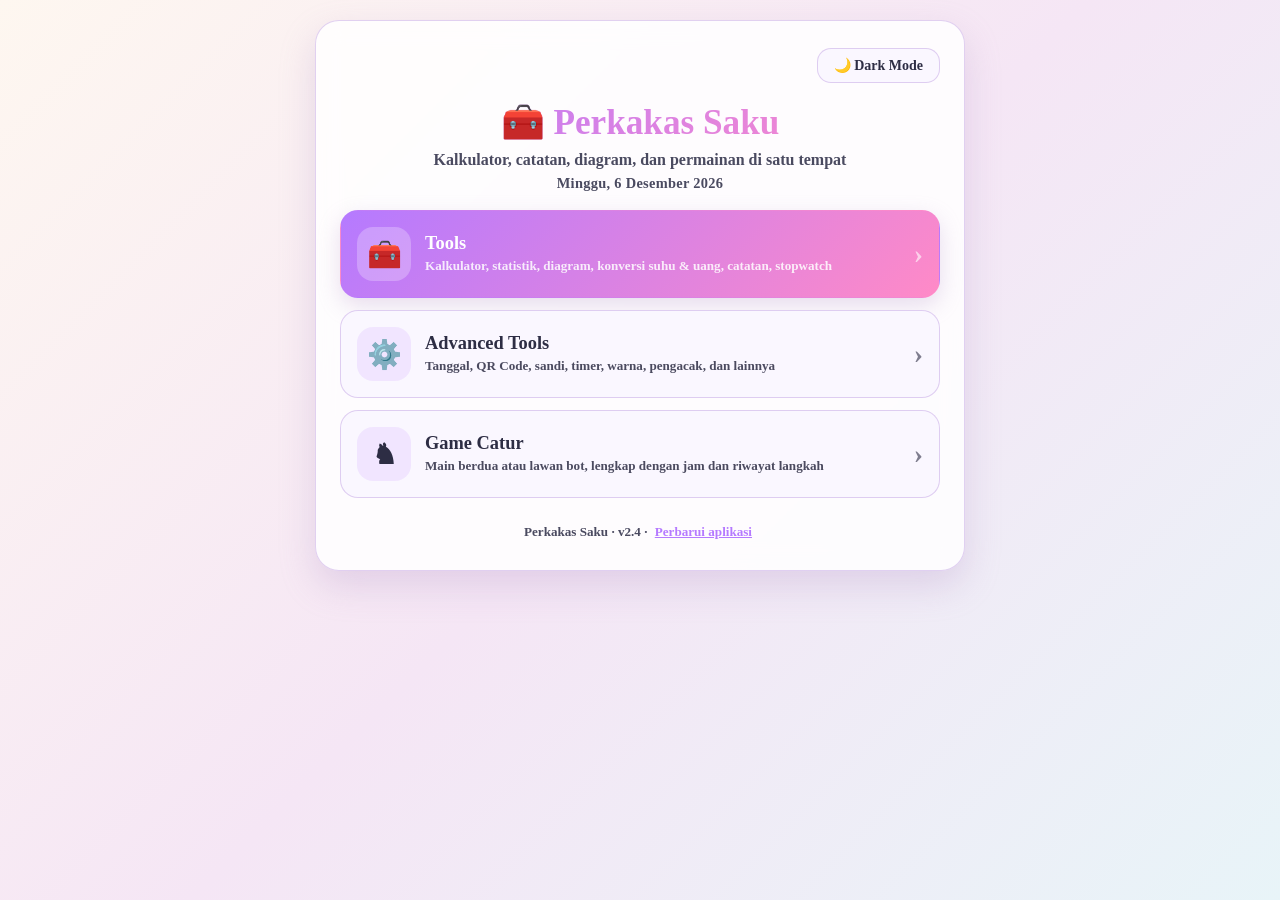
==== commit 8d08a2e5: "Add files via upload" ====
--- a/index.html
+++ b/index.html
@@ -5,13 +5,13 @@
 <meta name="viewport" content="width=device-width, initial-scale=1">
 <link rel="manifest" href="manifest.webmanifest">
 <meta name="theme-color" content="#b57aff">
-<link rel="icon" type="image/png" sizes="48x48" href="icons/favicon-48.png">
-<link rel="apple-touch-icon" href="icons/apple-touch-icon.png">
+<link rel="icon" type="image/png" sizes="48x48" href="favicon-48.png">
+<link rel="apple-touch-icon" href="apple-touch-icon.png">
 <meta name="mobile-web-app-capable" content="yes">
 <meta name="apple-mobile-web-app-capable" content="yes">
-<meta name="apple-mobile-web-app-title" content="Multi Tool">
-<title>Multi Function</title>
-<link rel="stylesheet" href="style.css?v=5">
+<meta name="apple-mobile-web-app-title" content="Perkakas Saku">
+<title>Perkakas Saku</title>
+<link rel="stylesheet" href="style.css?v=7">
 </head>
 <body>
 <div class="app">
@@ -25,7 +25,7 @@
 
   <!-- ==================== LAYAR UTAMA ==================== -->
   <section id="viewHome">
-    <h1><span class="t-ico">🧰</span> Multi Function</h1>
+    <h1><span class="t-ico">🧰</span> Perkakas Saku</h1>
     <p class="sub">Kalkulator, catatan, diagram, dan permainan di satu tempat</p>
     <p class="tanggal" id="homeTanggal"></p>
 
@@ -57,6 +57,9 @@
     </div>
 
     <div id="homeInfo" class="home-info hidden"></div>
+
+    <p class="versi">Perkakas Saku · <span id="versiApp">v2.4</span> ·
+      <button type="button" id="perbaruiApp" class="tautan" onclick="perbaruiAplikasi()">Perbarui aplikasi</button></p>
   </section>
 
   <!-- ==================== DAFTAR & ISI TOOLS ==================== -->
@@ -93,6 +96,18 @@
           <label class="lbl" for="angka2">Angka kedua</label>
           <input type="text" id="angka2" placeholder="Angka kedua" inputmode="decimal" autocomplete="off">
         </div>
+        <div class="pecahan">
+          <span class="lbl">Sisipkan pecahan ke kolom yang sedang aktif</span>
+          <div class="chip-row" id="pecahanBaris">
+            <button type="button" class="chip" onmousedown="event.preventDefault()" onclick="sisipkanPecahan('½')">½</button>
+            <button type="button" class="chip" onmousedown="event.preventDefault()" onclick="sisipkanPecahan('⅓')">⅓</button>
+            <button type="button" class="chip" onmousedown="event.preventDefault()" onclick="sisipkanPecahan('⅔')">⅔</button>
+            <button type="button" class="chip" onmousedown="event.preventDefault()" onclick="sisipkanPecahan('¼')">¼</button>
+            <button type="button" class="chip" onmousedown="event.preventDefault()" onclick="sisipkanPecahan('¾')">¾</button>
+            <button type="button" class="chip" onmousedown="event.preventDefault()" onclick="sisipkanPecahan('⅛')">⅛</button>
+            <button type="button" class="chip" onmousedown="event.preventDefault()" onclick="sisipkanPecahan('/')" aria-label="Garis pecahan">/</button>
+          </div>
+        </div>
         <button class="btn-accent" onclick="hitung()">Hitung</button>
         <div id="hasil" class="hasil" style="display:none;"></div>
         <div class="two">
@@ -260,7 +275,7 @@
   </section>
 
 </div>
-<script src="script.js?v=5"></script>
+<script src="script.js?v=7"></script>
 <script src="pwa.js?v=1"></script>
 </body>
 </html>
--- a/style.css
+++ b/style.css
@@ -1,5 +1,5 @@
 /* ==========================================================================
-   MULTI TOOL — halaman utama
+   PERKAKAS SAKU — halaman utama
    Urutan: 1 Dasar  2 Layar utama  3 Daftar tool  4 Komponen  5 Isi tool (hasil, to-do, stopwatch, diagram)
    Gaya dan warna sama dengan halaman Advanced supaya terasa satu aplikasi.
    ========================================================================== */
@@ -401,3 +401,36 @@
 .pasang-aksi { grid-column: 1 / -1; display: grid; grid-template-columns: 1.4fr 1fr; gap: 8px; }
 .pasang-aksi .btn-accent, .pasang-aksi .btn-soft { margin-top: 4px; padding: 11px; font-size: 15px; }
 .pasang[data-mode="ios"] .pasang-aksi { grid-template-columns: 1fr; }
+
+/* ===== TOMBOL PECAHAN (kalkulator) ===== */
+.pecahan { margin: 2px 0 10px; }
+.chip-row { display: flex; flex-wrap: wrap; gap: 8px; margin: 6px 0 4px; }
+.chip {
+    min-width: 46px;
+    padding: 9px 12px;
+    border: 1px solid var(--border-color);
+    border-radius: 12px;
+    background: var(--input-bg);
+    color: var(--text-color);
+    font-family: inherit;
+    font-size: 20px;
+    font-weight: 700;
+    line-height: 1.1;
+    cursor: pointer;
+    -webkit-tap-highlight-color: transparent;
+}
+.chip:hover, .chip:active { border-color: var(--accent-1); background: var(--accent-1); color: #fff; }
+
+/* ===== VERSI & TOMBOL PERBARUI (layar utama) ===== */
+.versi { text-align: center; margin: 20px 0 0; font-size: 0.82rem; color: var(--text-secondary); }
+.tautan {
+    background: none;
+    border: none;
+    padding: 6px 4px;
+    color: var(--accent-1);
+    font: inherit;
+    font-weight: 700;
+    text-decoration: underline;
+    cursor: pointer;
+}
+.tautan:disabled { opacity: 0.6; cursor: wait; }
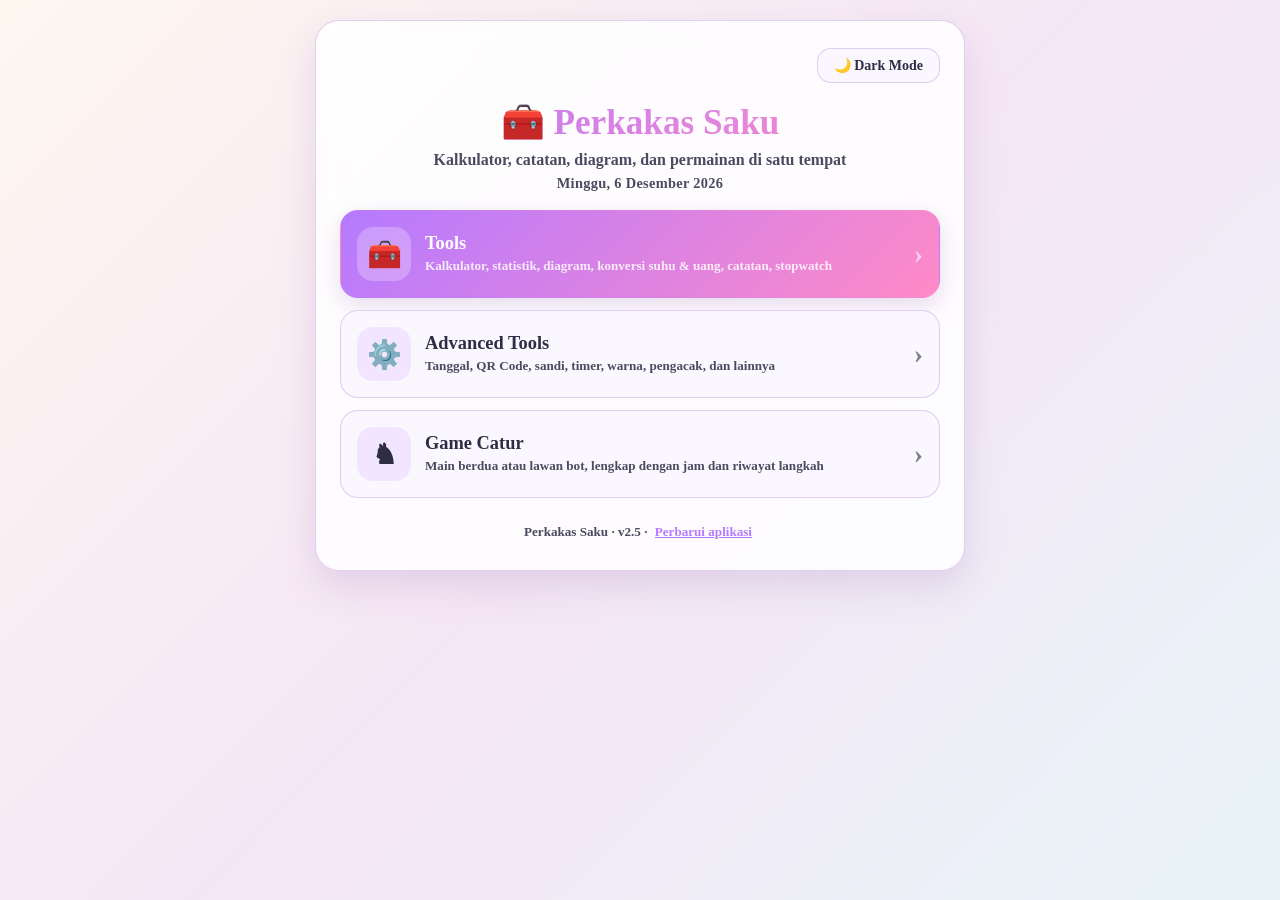
==== commit baf5ce95: "Add files via upload" ====
--- a/index.html
+++ b/index.html
@@ -11,7 +11,7 @@
 <meta name="apple-mobile-web-app-capable" content="yes">
 <meta name="apple-mobile-web-app-title" content="Perkakas Saku">
 <title>Perkakas Saku</title>
-<link rel="stylesheet" href="style.css?v=7">
+<link rel="stylesheet" href="style.css?v=8">
 </head>
 <body>
 <div class="app">
@@ -58,7 +58,7 @@
 
     <div id="homeInfo" class="home-info hidden"></div>
 
-    <p class="versi">Perkakas Saku · <span id="versiApp">v2.4</span> ·
+    <p class="versi">Perkakas Saku · <span id="versiApp">v2.5</span> ·
       <button type="button" id="perbaruiApp" class="tautan" onclick="perbaruiAplikasi()">Perbarui aplikasi</button></p>
   </section>
 
@@ -275,7 +275,7 @@
   </section>
 
 </div>
-<script src="script.js?v=7"></script>
+<script src="script.js?v=8"></script>
 <script src="pwa.js?v=1"></script>
 </body>
 </html>
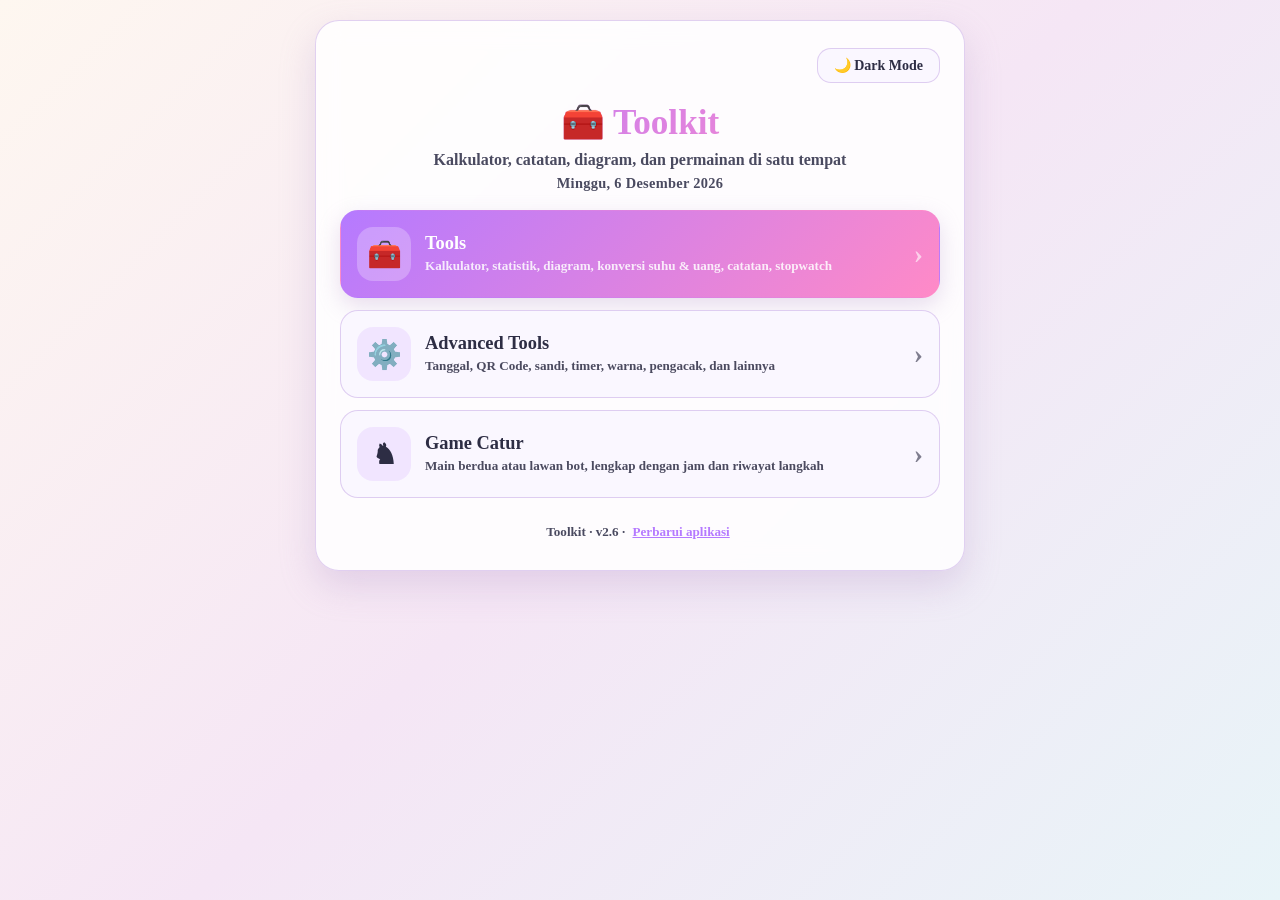
==== commit fdb9650a: "Add files via upload" ====
--- a/index.html
+++ b/index.html
@@ -9,8 +9,8 @@
 <link rel="apple-touch-icon" href="apple-touch-icon.png">
 <meta name="mobile-web-app-capable" content="yes">
 <meta name="apple-mobile-web-app-capable" content="yes">
-<meta name="apple-mobile-web-app-title" content="Perkakas Saku">
-<title>Perkakas Saku</title>
+<meta name="apple-mobile-web-app-title" content="Toolkit">
+<title>Toolkit</title>
 <link rel="stylesheet" href="style.css?v=8">
 </head>
 <body>
@@ -25,7 +25,7 @@
 
   <!-- ==================== LAYAR UTAMA ==================== -->
   <section id="viewHome">
-    <h1><span class="t-ico">🧰</span> Perkakas Saku</h1>
+    <h1><span class="t-ico">🧰</span> Toolkit</h1>
     <p class="sub">Kalkulator, catatan, diagram, dan permainan di satu tempat</p>
     <p class="tanggal" id="homeTanggal"></p>
 
@@ -58,7 +58,7 @@
 
     <div id="homeInfo" class="home-info hidden"></div>
 
-    <p class="versi">Perkakas Saku · <span id="versiApp">v2.5</span> ·
+    <p class="versi">Toolkit · <span id="versiApp">v2.6</span> ·
       <button type="button" id="perbaruiApp" class="tautan" onclick="perbaruiAplikasi()">Perbarui aplikasi</button></p>
   </section>
 
--- a/style.css
+++ b/style.css
@@ -1,5 +1,5 @@
 /* ==========================================================================
-   PERKAKAS SAKU — halaman utama
+   TOOLKIT — halaman utama
    Urutan: 1 Dasar  2 Layar utama  3 Daftar tool  4 Komponen  5 Isi tool (hasil, to-do, stopwatch, diagram)
    Gaya dan warna sama dengan halaman Advanced supaya terasa satu aplikasi.
    ========================================================================== */
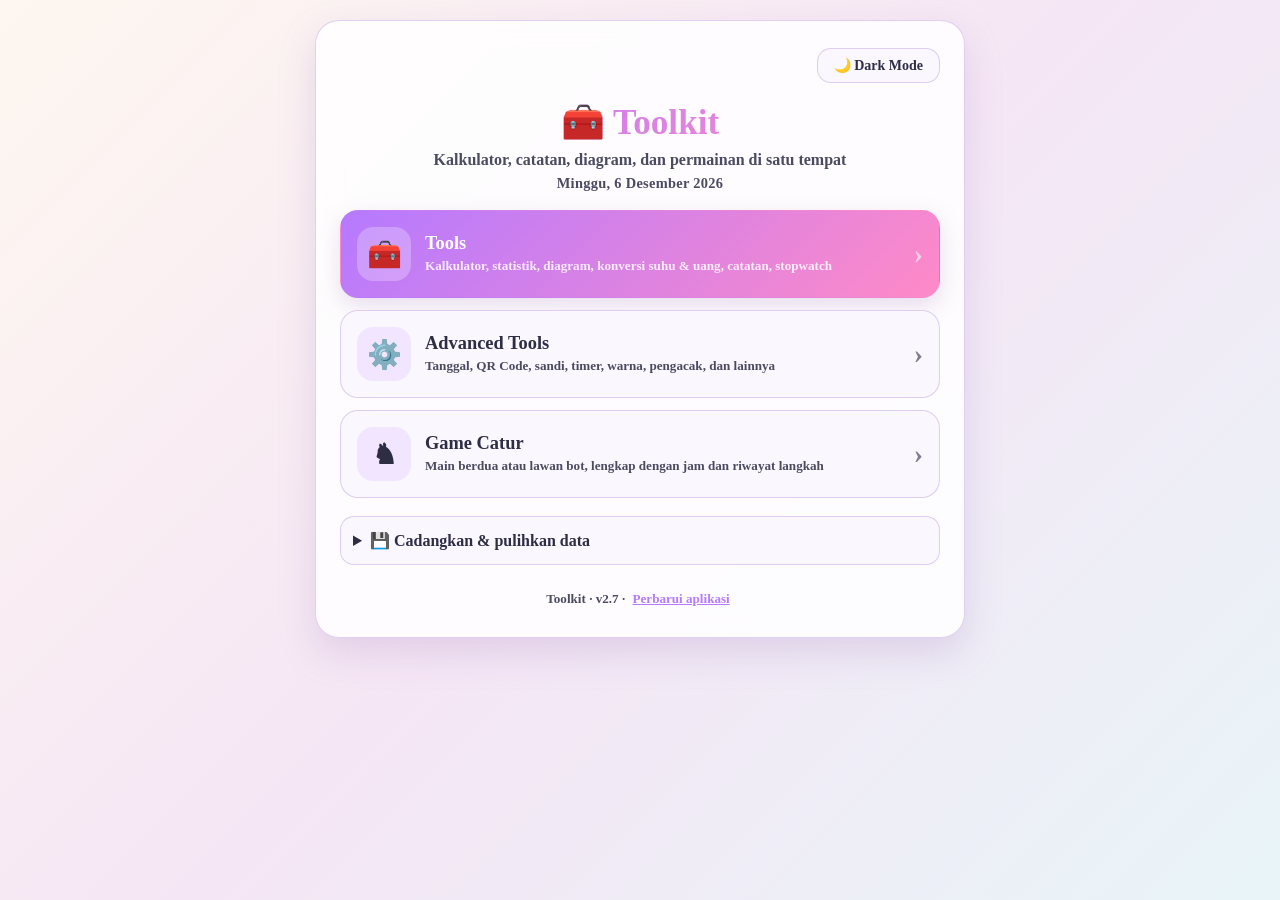
==== commit 866d29fc: "Add files via upload" ====
--- a/index.html
+++ b/index.html
@@ -11,7 +11,7 @@
 <meta name="apple-mobile-web-app-capable" content="yes">
 <meta name="apple-mobile-web-app-title" content="Toolkit">
 <title>Toolkit</title>
-<link rel="stylesheet" href="style.css?v=8">
+<link rel="stylesheet" href="style.css?v=9">
 </head>
 <body>
 <div class="app">
@@ -58,7 +58,29 @@
 
     <div id="homeInfo" class="home-info hidden"></div>
 
-    <p class="versi">Toolkit · <span id="versiApp">v2.6</span> ·
+    <details class="cadangan" id="cadangan">
+      <summary>💾 Cadangkan &amp; pulihkan data</summary>
+      <p class="catatan-kecil">Catatan, tugas, riwayat kalkulator, dan game catur hanya tersimpan di browser HP ini. Kalau data situs terhapus, semuanya ikut hilang. Simpan cadangannya sesekali.</p>
+      <p class="catatan-kecil" id="cadanganInfo"></p>
+      <div class="two">
+        <button type="button" class="btn-accent" onclick="unduhCadangan()">⬇ Cadangkan</button>
+        <button type="button" class="btn-soft" onclick="pilihBerkasCadangan()">⬆ Pulihkan</button>
+      </div>
+      <input type="file" id="berkasCadangan" accept="application/json,.json" class="hidden" onchange="bacaBerkasCadangan(this)">
+      <div id="cadanganKonfirmasi" class="konfirmasi hidden">
+        <b>Pulihkan data ini?</b>
+        <ul id="cadanganDaftar"></ul>
+        <p class="catatan-kecil">Data yang sama di HP ini akan <b>ditimpa</b>. Kamu masih bisa mengurungkannya selama halaman ini belum ditutup.</p>
+        <div class="two">
+          <button type="button" class="btn-accent" onclick="terapkanCadangan()">Pulihkan</button>
+          <button type="button" class="btn-soft" onclick="batalkanCadangan()">Batal</button>
+        </div>
+      </div>
+      <button type="button" id="cadanganUrungkan" class="btn-soft hidden" onclick="urungkanPemulihan()">↩ Urungkan pemulihan</button>
+      <div id="cadanganStatus" class="status-cadangan" role="status" aria-live="polite"></div>
+    </details>
+
+    <p class="versi">Toolkit · <span id="versiApp">v2.7</span> ·
       <button type="button" id="perbaruiApp" class="tautan" onclick="perbaruiAplikasi()">Perbarui aplikasi</button></p>
   </section>
 
@@ -275,7 +297,7 @@
   </section>
 
 </div>
-<script src="script.js?v=8"></script>
+<script src="script.js?v=9"></script>
 <script src="pwa.js?v=1"></script>
 </body>
 </html>
--- a/style.css
+++ b/style.css
@@ -434,3 +434,15 @@
     cursor: pointer;
 }
 .tautan:disabled { opacity: 0.6; cursor: wait; }
+
+/* ===== CADANGKAN & PULIHKAN DATA ===== */
+.cadangan { margin-top: 18px; padding: 10px 12px; border: 1px solid var(--border-color); border-radius: 14px; background: var(--input-bg); }
+.cadangan summary { cursor: pointer; font-weight: 700; padding: 4px 0; }
+.cadangan[open] summary { margin-bottom: 6px; }
+.cadangan .catatan-kecil { margin: 4px 0 8px; }
+.konfirmasi { margin-top: 12px; padding: 12px 14px; border-left: 4px solid var(--accent-1); border-radius: 10px; background: var(--hasil-bg); }
+.konfirmasi ul { margin: 8px 0; padding-left: 20px; line-height: 1.6; }
+.konfirmasi .peringatan { color: var(--todo-delete); list-style: none; margin-left: -20px; }
+.muted-kecil { font-size: 0.82rem; color: var(--text-secondary); }
+.status-cadangan { min-height: 1.3em; margin-top: 8px; font-size: 0.9rem; line-height: 1.45; overflow-wrap: anywhere; }
+.status-cadangan.galat-teks { color: var(--todo-delete); font-weight: 700; }
